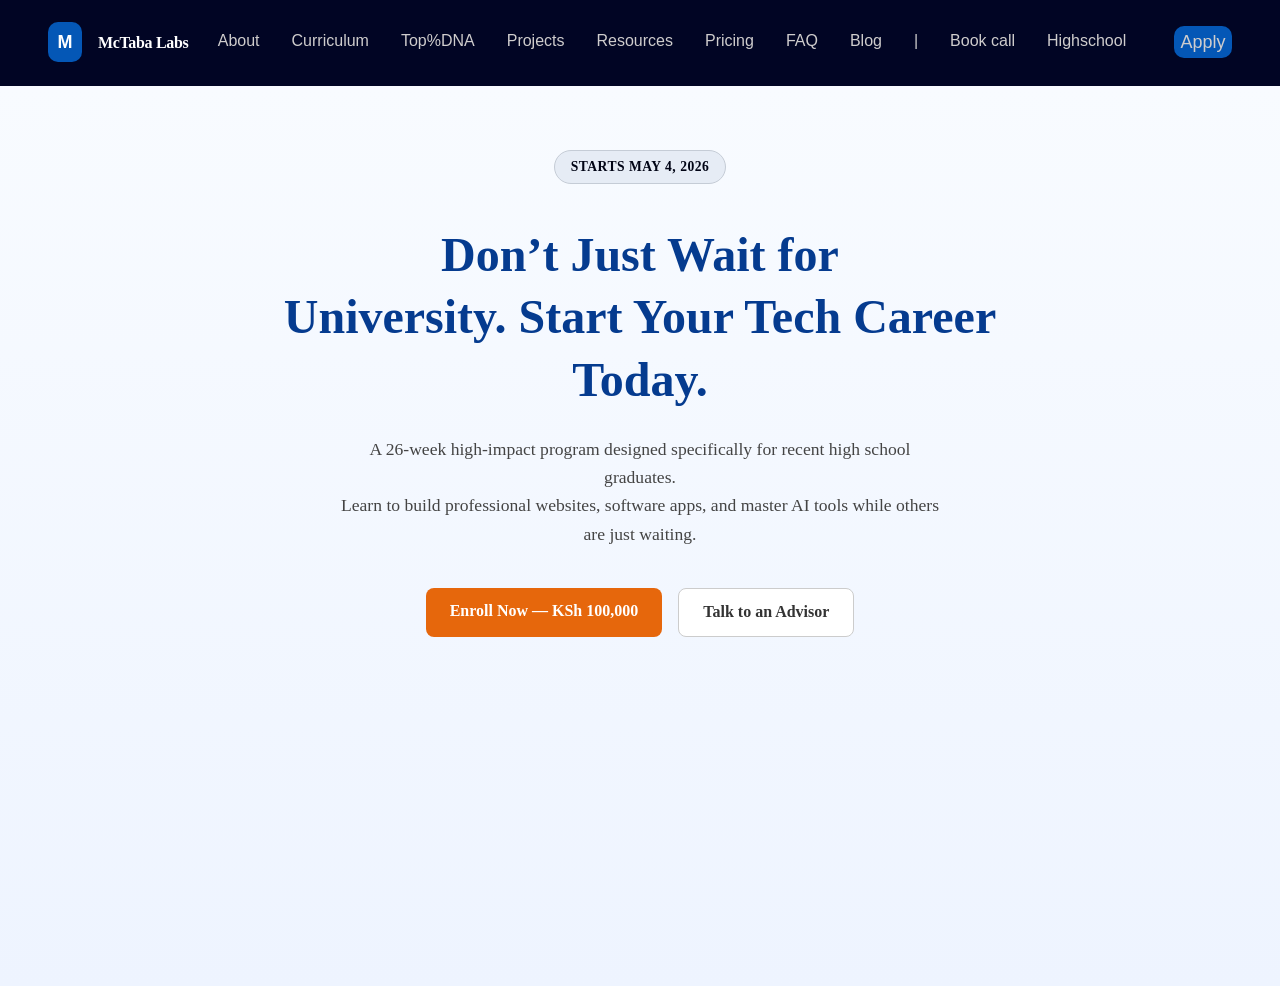
==== highschool.html @ 6bd5d5c2 "highschool page added to the website" ====
<!DOCTYPE html>
<html lang="en">
<head>
    <meta charset="UTF-8">
    <meta name="viewport" content="width=device-width, initial-scale=1.0">
    <title>HighSchool</title>
      <link rel="stylesheet" href="https://cdnjs.cloudflare.com/ajax/libs/font-awesome/6.5.0/css/all.min.css">
      <link rel="stylesheet" href="styles.css">

      <header>
        <nav class="nav">
            <span class="logo"> <a href="#" class="McTaba">M</a>McTaba Labs</span>
            <ul class="nav-links">
                <li><a href="#">About</a></li>
                 <li><a href="#">Curriculum</a></li>
                  <li><a href="#">Top%DNA</a></li>
                   <li><a href="#">Projects</a></li>
                    <li><a href="#">Resources</a></li>
                     <li><a href="#">Pricing</a></li>
                      <li><a href="#">FAQ</a></li>
                       <li><a href="#">Blog</a></li>
                        <li><a href="#">|</a></li>
                         <li><a href="#">Book call</a></li>
                          <li><a href="#">Highschool</a></li>
                           <li><a href="#" class="btn-apply">Apply</a></li>
            </ul>
        </nav>
    </header>

    <main>
        <section class="hero-highsch">
            <a href="#" class="btn-startdate">STARTS MAY 4, 2026</a>
            <span class="donotwait">
                Don’t Just Wait for  <br> University.
                Start Your Tech Career <br> Today.
            </span>

            <p>A 26-week high-impact program designed specifically for recent high school graduates. <br>Learn to build professional websites, software apps, and master AI tools while others are just waiting.</p>

            <div class="hero-buttons">
            <a href="#" class="enroll">Enroll Now — KSh 100,000</a>
            <a href="#" class="Advice">Talk to an Advisor</a>
            </div>

        </section>
    </main>


</head>
<body>
    
</body>
</html>
---- styles.css ----
*{
    padding: 0;
    margin: 0;
    box-sizing: border-box;

}
.nav{
    position: sticky;
    display: flex;
    justify-content: space-between;
    align-items: center;
    z-index: 100;
    border-bottom: 1px solid #010524;
    padding: 2rem;
    background-color: #010524;
}
.logo{
    font-weight:bold;
    letter-spacing: -0.02em;
    font-family:Cambria, Cochin, Georgia, Times, 'Times New Roman', serif;
    color: white;
    font-weight: bolder;
}
.McTaba{
    background-color: rgb(4, 87, 182);
    padding: 0.6rem;
    border-radius: 10px;
    margin: 1rem;
    color: white;
    text-decoration: none;
    font-size: large;
    font-family: 'Lucida Sans', 'Lucida Sans Regular', 'Lucida Grande', 'Lucida Sans Unicode', Geneva, Verdana, sans-serif;
    font-weight:bold;
    
}

.nav-links{
    display: flex;
    position: relative;
    list-style: none;
    gap: 2rem;

}
.nav-links a{
    text-decoration: none;
    transition: 0.3s ease;
    color: rgb(207, 205, 205);
    font-family:'Trebuchet MS', 'Lucida Sans Unicode', 'Lucida Grande', 'Lucida Sans', Arial, sans-serif;
}
.btn-apply{
    background-color: rgb(4, 87, 182);
    padding: 0.4rem;
    border-radius: 10px;
    margin: 1rem;
    color: white;
    text-decoration: none;
    font-size: large;

}
.nav-links a:hover{
       color: white;
}

.hero{
    display: flex;
    justify-content: space-between;
    align-items: center;
    min-height: 100vh;
    background-color: #010524;
    padding: 0 10%;
    gap: 3rem;
    margin-bottom: 5rem;
}

.hero-tag{
    margin-top: 3rem;
    flex: 1;
}

.highlight{
    display: flex;
    align-items: center;
    gap: 1rem;
    flex-wrap: wrap;
    margin-bottom: 1.5rem;
}

.countdown{
    background: rgba(255,255,255,0.1);
    color: #cbd5f5;
    padding: 0.4rem 0.9rem;
    border-radius: 20px;
    font-size: 0.8rem;
    white-space: nowrap;
}
.program-title{
    display: flex;
    align-items: center;
    gap: 0.5rem;

    background-color:rgb(4, 87, 182);
    text-decoration: none;
    font-size: 0.9rem;
    padding: 0.4rem 0.9rem;
    border-radius: 20px;
    white-space: nowrap;
}

.Highschool{
    color: aliceblue;
}

.program-title a{
    text-decoration: none;
}


.program-title a::after{
    content: " →";
    margin-left: 0.3rem;
    transition: 0.3s ease;
}

.program-title:hover a::after{
    transform: translateX(4px);
}

.badge{
    background: #22c55e;
    color: white;
    font-size: 0.7rem;
    padding: 2px 8px;
    border-radius: 20px;
}

.h1{
    color: white;
    margin: 2rem 0;
    font-size: 3rem;
    line-height: 1.2;
}

.span-text{
    color: #3b82f6;
    font-weight: 700;
}

.description{
    color: #cbd5f5;
    margin-bottom: 2rem;
    line-height: 1.6;
}

.cta-buttons{
    margin-bottom: 3rem;
    display: flex;
    gap: 1rem;
}

.cta-apply{
    background-color: #3b82f6;
    color: white;
    padding: 0.9rem 1.5rem;
    border-radius: 8px;
    text-decoration: none;
    font-weight: 600;
    transition: 0.3s;
}

.cta-apply:hover{
    background-color: #2563eb;
}

.cta-join{
    border: 1px solid #3b82f6;
    color: #3b82f6;
    padding: 0.9rem 1.5rem;
    border-radius: 8px;
    text-decoration: none;
    transition: 0.3s;
}

.cta-join:hover{
    background-color: #3b82f6;
    color: white;
}

.highlights{
    display: flex;
    gap: 1.5rem;
    color: #94a3b8;
    font-size: 0.9rem;
}

.hero-left{
    background-color: #11132a;
    margin-top: 3rem;
    padding: 1rem;
    border-radius: 15px;
    color: white;

    max-width: 450px;   /* 👈 controls width */
    width: 100%;
}

.hero-icons{
    display: flex;
    flex-direction: column;
    gap: 1rem;
    margin-top: 1.5rem;
}

.icon-item{
    display: flex;
    align-items: center;
    gap: 1rem;
    padding: 1rem;
    border-radius: 10px;
    transition: 0.3s;
}

.icon{
    font-size: 1.5rem;
}

.icon-item p{
    font-size: 0.8rem;
    color: #94a3b8;
}

.icon-item h3{
    font-size: 1rem;
}


.community-btn {
    display: flex;
    align-items: center;
    gap: 1rem;
    padding: 0.8rem 1.2rem;
    border-radius: 50px;
    border: 1px solid rgba(255,255,255,0.2);
    background: transparent;
    color: white;
    cursor: pointer;
    transition: all 0.3s ease;
}


.letters {
    display: flex;
    align-items: center;
}

.letter {
    width: 35px;
    height: 35px;
    border-radius: 50%;
    background: #1a2adc;
    display: flex;
    align-items: center;
    justify-content: center;
    font-weight: bold;
    border: 2px solid #11132a;
    margin-left: -10px;
    transition: transform 0.3s ease;
}

.letter:first-child {
    margin-left: 0;
}

.text {
    display: flex;
    flex-direction: column;
    line-height: 1.2;
}

.text small {
    font-size: 0.75rem;
    color: rgba(255,255,255,0.6);
}

.arrow {
    margin-left: auto;
    font-size: 1.2rem;
    transition: transform 0.3s ease;
}

.community-btn:hover {
    background: rgba(255,255,255,0.05);
    border-color: rgba(255,255,255,0.4);
}

.community-btn:hover .letter {
    transform: translateY(-3px);
}

.community-btn:hover .arrow {
    transform: translateX(5px);
}

/* community section */

.community{
    height: 100vh;
    margin-bottom: 15rem;
}


.community-tag{
    text-align: center;
}
.title{

    font-size:4em;
    margin-bottom: 1rem;
}
.para1{

    color: rgb(103, 99, 99);
    font-family:Arial, Helvetica, sans-serif;
    margin-bottom: 3rem;
}

.community-stats{

    display: flex;
    justify-content: center;
    align-items: center;
    gap:5rem;
    text-align: center;

    background-color:rgb(242, 240, 240);
    max-width: 80%;
    padding: 2rem;
    border-radius: 1rem;
    

    margin: 0 auto;
    margin-bottom: 3rem;
    
}

.stat p{
    color:grey;
    font-weight: 400;
}


.stat h3{
    
    font-size: 2rem;
    font-family: Arial, Helvetica, sans-serif;
    margin-bottom: 1rem;
}

.testimonials{
    display: grid;
    grid-template-columns: repeat(4, 1fr);
    gap: 2rem;

    max-width: 1100px;
    margin: 3rem auto;
    max-width: 80%;

}

.card {
    background: #e9eaed;
    color:black;
    padding: 5rem;
    border-radius: 1rem;

    display: flex;
    flex-direction: column;
    justify-content: space-between;

    transition: all 0.3s ease;

    grid-column: span 2;
}



/* blueprint section */

.blueprint{

    margin-bottom: 10rem;
    height: 100vh;
}

.blueprint-header{
    text-align: center;

}

.h2{
    font-size: 2.2rem;
    margin-bottom: 3rem;

font-family: Arial, Helvetica, sans-serif;
}

.para2{
    color: grey;
    margin-bottom: 2rem;

}

.blueprint-cards{
    display: grid;
    grid-template-columns: repeat(3, 1fr);
    gap: 5rem;

    justify-items: center;
    align-items: center;

    max-width: 80%;
    margin: 0 auto;

    margin-bottom: 5rem;
}


.cards-b{
    background-color: #f7f8fa;
    padding: 5rem;
    border-radius: 10px;

    border: 1px solid transparent;
    transition: all 0.3s ease;

}

.cards-b h3{
    margin-bottom: 2rem;
}

.cards-b:hover{
    
    transform: translateY(-10px); 
    border-color: #49494f;
    box-shadow: 0 10px 25px rgba(48, 48, 58, 0.2);
    
}

.start {
    display: block; 
    width: fit-content;       
    padding: 1rem 2rem;
    background-color: #2563eb;
    color: white;
    border-radius: 10px;
    text-align: center;
    cursor: pointer;

    margin: 0 auto;
    margin-bottom: 5rem;
}

.start a{

    text-decoration: none;
}

/* footer section */

.footer {

  margin-top: 20rem;
  background-color: #11132a;
  color: #fff;
  padding: 3rem 2rem 1rem 2rem;
  font-family: 'Arial', sans-serif;
  
}

.footer a {
  color: #fff;
  text-decoration: none;
}

.footer-cta {
  text-align: center;
  margin-bottom: 3rem;
}

.footer-cta h2 {
  font-size: 1.8rem;
  margin-bottom: 0.5rem;
}

.footer-cta p {
  margin-bottom: 1rem;
  font-size: 1rem;
  opacity: 0.8;
}

.btn-discord {
  background-color: #2563eb;
  padding: 0.8rem 1.8rem;
  border-radius: 8px;
  font-weight: bold;
  display: inline-block;
  transition: all 0.3s ease;
}

.btn-discord:hover {
  background-color: #1d4ed8;
  transform: translateY(-3px);
}

.footer-content {
  display: grid;
  grid-template-columns: repeat(auto-fit, minmax(220px, 1fr));
  gap: 2rem;
  margin-bottom: 2rem;
}

.footer-col h3, .footer-col h4 {
  margin-bottom: 1rem;
  color: #fff;
}

.footer-col ul {
  list-style: none;
  padding: 0;
}

.footer-col ul li {
  margin-bottom: 0.5rem;
  opacity: 0.8;
}

.footer-bottom {
  border-top: 1px solid #333;
  padding-top: 1rem;
  display: flex;
  flex-wrap: wrap;
  justify-content: space-between;
  font-size: 0.9rem;
  opacity: 0.7;
}

.footer-bottom ul {
  list-style: none;
  display: flex;
  gap: 1rem;
  padding: 0;
  margin: 0;
}

.footer-bottom ul li:hover {
  text-decoration: underline;
  cursor: pointer;
} 



/* highschool */

.hero-highsch {
    min-height: 100vh;
    text-align: center;
    padding: 4rem 2rem 6rem;
    display: flex;
    flex-direction: column;
    align-items: center;
    justify-content: center;
    justify-content: flex-start;
    gap: 1.5rem;
    background: linear-gradient(to bottom, #f8fbff, #eef4ff);
}

.btn-startdate {
    background-color: #e6ecf5;
    border-radius: 50px;
    padding: 8px 16px;
    text-decoration: none;
    color: #010415;
    font-weight: 600;
    font-size: 0.85rem;
    border: 1px solid #c5ccd6;
    letter-spacing: 0.5px;
}

.donotwait {
    font-size: 3rem;
    font-weight: 800;
    color: #053b8f;
    line-height: 1.3;
    margin-top: 1rem;
}

.hero-highsch p {
    font-size: 1.1rem;
    color: #444;
    max-width: 600px;
    line-height: 1.6;
}

.hero-buttons {
    display: flex;
    gap: 1rem;
    margin-top: 1rem;
    flex-wrap: wrap;
    justify-content: center;
}

.enroll {
    background-color: #e6670c;
    color: white;
    padding: 0.9rem 1.5rem;
    border-radius: 8px;
    text-decoration: none;
    font-weight: 600;
    transition: 0.3s ease;
}

.enroll:hover {
    background-color: #cc580a;
    transform: translateY(-2px);
}

.Advice {
    background-color: white;
    padding: 0.9rem 1.5rem;
    border-radius: 8px;
    border: 1px solid #ccc;
    text-decoration: none;
    color: #333;
    font-weight: 600;
    transition: 0.3s ease;
}

.Advice:hover {
    background-color: #f5f5f5;
    transform: translateY(-2px);
}







@media (max-width: 900px){
    .hero{
        flex-direction: column;
        text-align: center;
    }

    .cta-buttons{
        justify-content: center;
    }

    .highlights{
        justify-content: center;
        flex-wrap: wrap;
    }
}
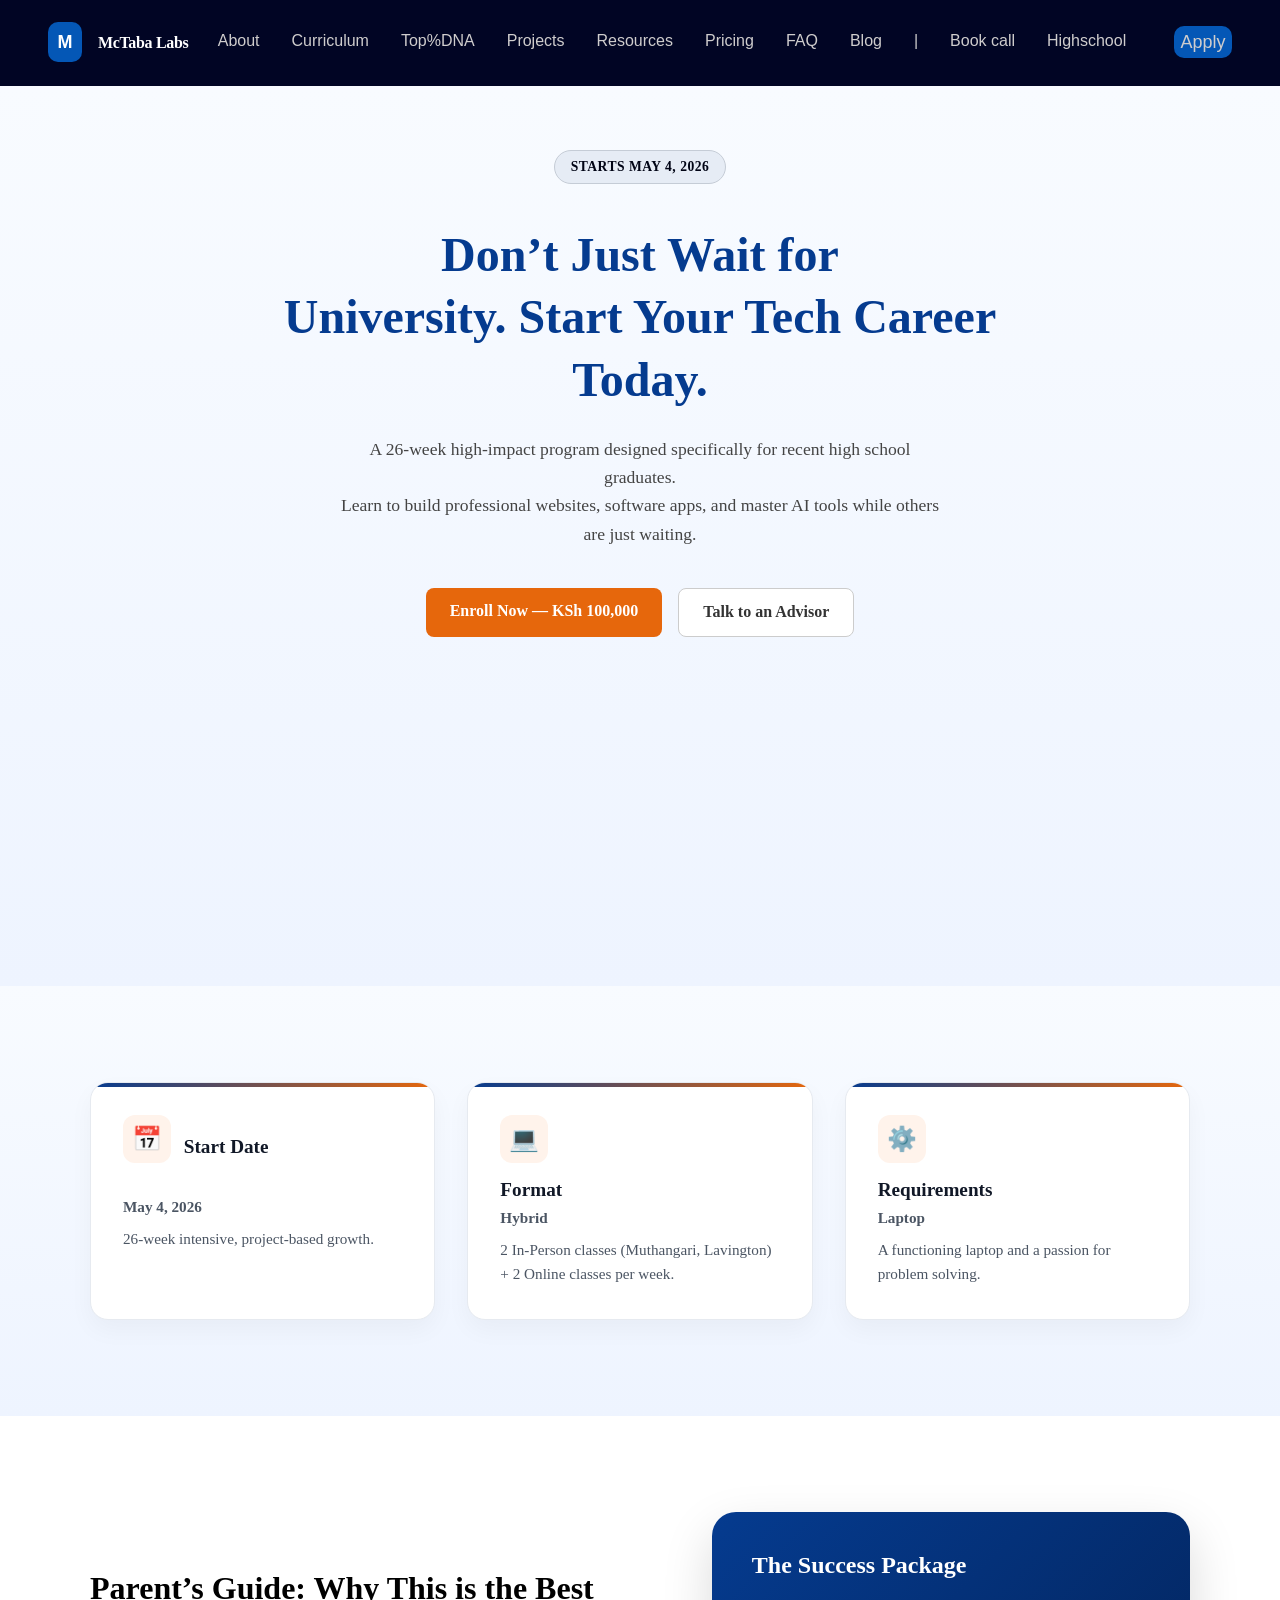
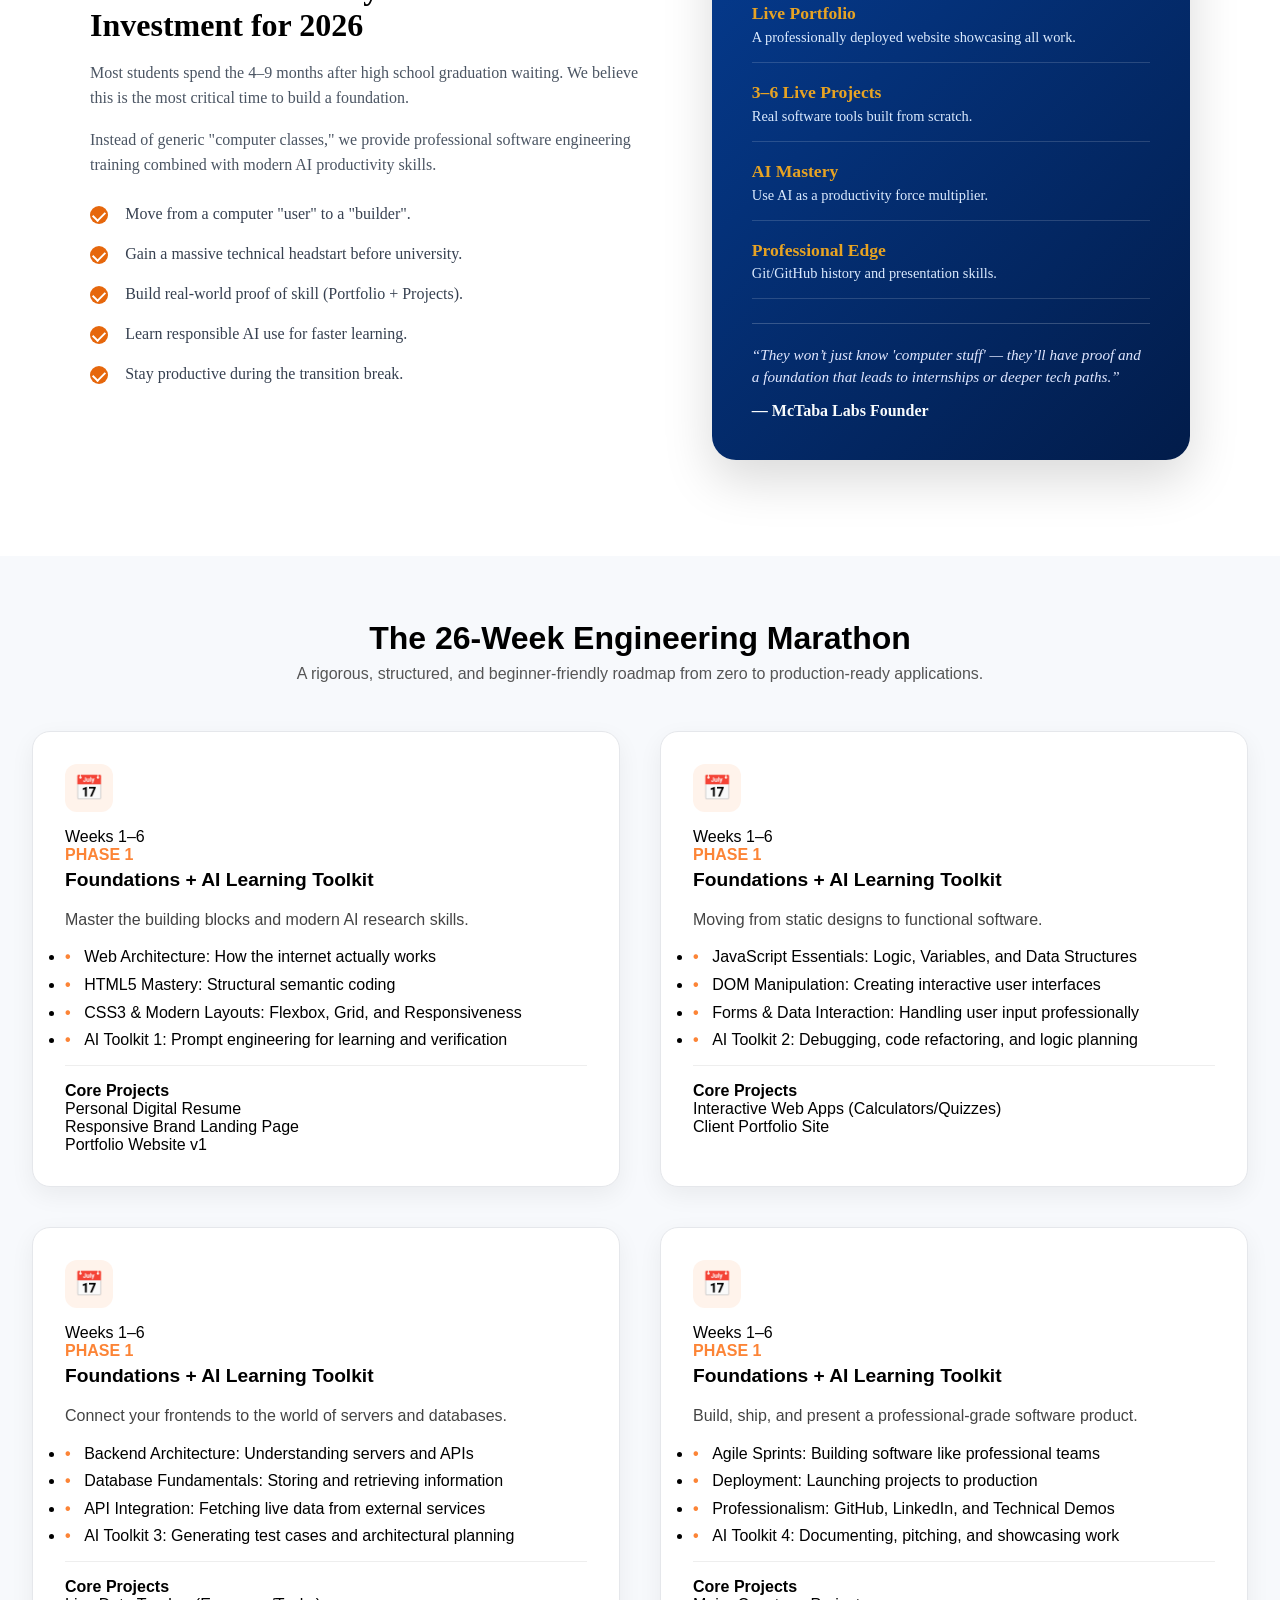
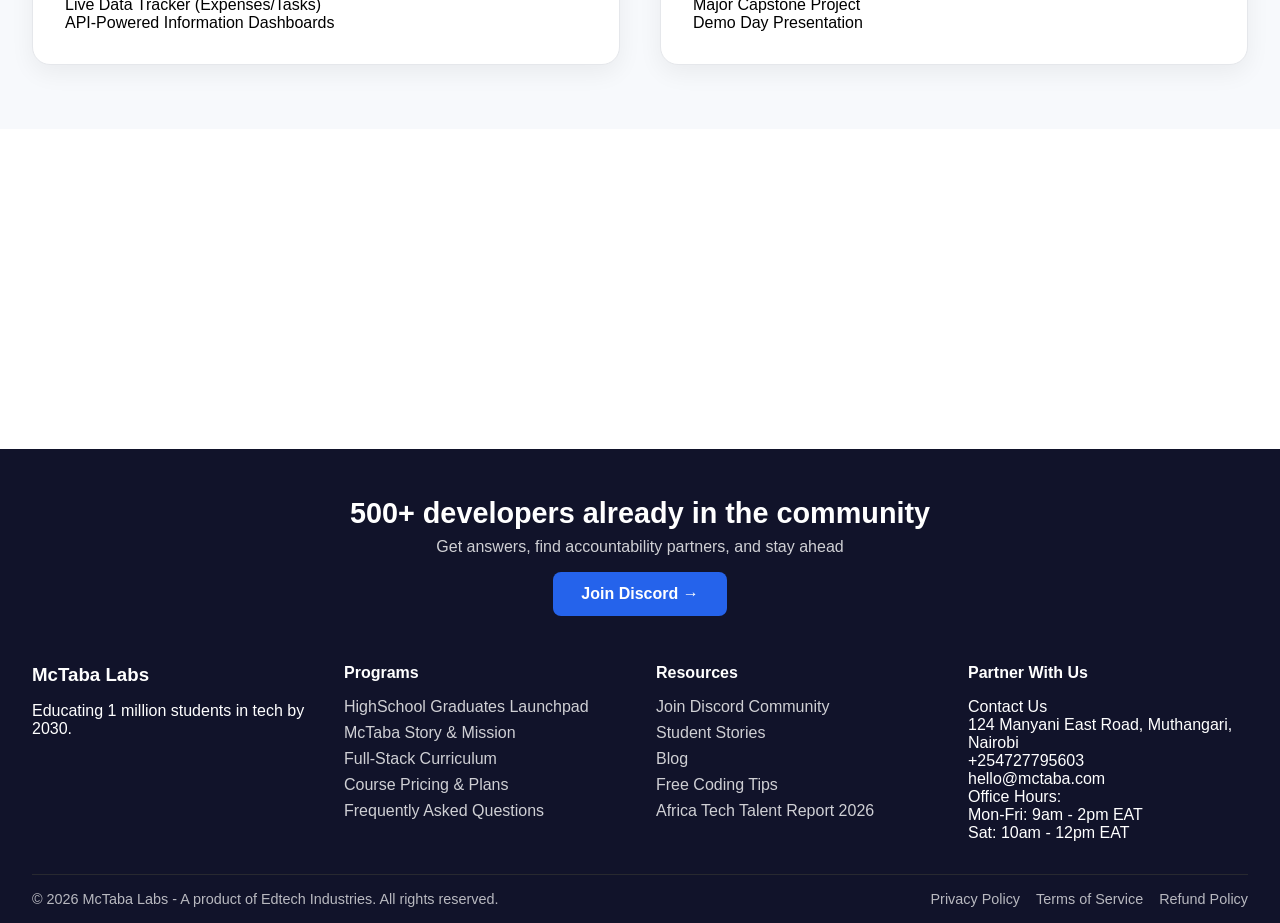
==== commit fe36d1bc: "highschool page was modified with parents'guide and roadmap section" ====
--- a/highschool.html
+++ b/highschool.html
@@ -43,6 +43,306 @@
             </div>
 
         </section>
+
+
+        <section class="program-details">
+
+            <div class="details-container">
+
+                <article class="detail-card">
+                
+                 <header>
+                    <div class="icon">📅</div>
+                    <h3>Start Date</h3>
+                 </header>
+
+                <p class="highlight">May 4, 2026</p>
+                <p>26-week intensive, project-based growth.</p>
+
+                </article>
+
+                <article class="detail-card">
+                    <div class="icon">💻</div>
+                    <h3>Format</h3>
+                    <p class="highlight">Hybrid</p>
+                    <p>2 In-Person classes (Muthangari, Lavington) + 2 Online classes per week.</p>
+                </article>
+
+                <article class="detail-card">
+                    <div class="icon">⚙️</div>
+                    <h3>Requirements</h3>
+                    <p class="highlight">Laptop</p>
+                    <p>A functioning laptop and a passion for problem solving.</p>
+                </article>
+
+            </div>
+
+        </section>
+
+
+
+            <section class="parents-guide">
+
+                <div class="guide-wrapper">
+
+        
+                    <div class="guide-left">
+                        <h2>Parent’s Guide: Why This is the Best Investment for 2026</h2>
+
+                        <p>
+                            Most students spend the 4–9 months after high school graduation waiting. 
+                            We believe this is the most critical time to build a foundation.
+                        </p>
+
+                        <p>
+                            Instead of generic "computer classes," we provide professional software engineering training 
+                            combined with modern AI productivity skills.
+                        </p>
+
+                        
+                    <ul class="benefits-list">
+
+                        <li>Move from a computer "user" to a "builder".</li>
+                        <li>Gain a massive technical headstart before university.</li>
+                        <li>Build real-world proof of skill (Portfolio + Projects).</li>
+                        <li>Learn responsible AI use for faster learning.</li>
+                        <li>Stay productive during the transition break.</li>
+                    </ul>
+
+                    </div>
+
+
+                     <div class="guide-right">
+
+                        <h3>The Success Package</h3>
+
+                        <article class="package-item">
+                            <h4>Live Portfolio</h4>
+                            <p>A professionally deployed website showcasing all work.</p>
+                        </article>
+
+                        <article class="package-item">
+                            <h4>3–6 Live Projects</h4>
+                            <p>Real software tools built from scratch.</p>
+                        </article>
+
+                        <article class="package-item">
+                            <h4>AI Mastery</h4>
+                            <p>Use AI as a productivity force multiplier.</p>
+                        </article>
+
+                        <article class="package-item">
+                            <h4>Professional Edge</h4>
+                            <p>Git/GitHub history and presentation skills.</p>
+                        </article>
+
+                        <div class="package-quote">
+                            <p>
+                                “They won’t just know 'computer stuff' — they’ll have proof and a foundation that leads to internships or deeper tech paths.”
+                            </p>
+                            <span class="founder">— McTaba Labs Founder</span>
+                        </div>
+
+                    </div>
+
+                </div>
+
+            </section>
+
+            
+                <section class="roadmap-section">
+
+                <h2 class="section-title">The 26-Week Engineering Marathon</h2>
+                <p class="section-subtitle">
+                    A rigorous, structured, and beginner-friendly roadmap from zero to production-ready applications.
+                </p>
+
+
+                <div class="roadmap-grid">
+
+                
+                    <article class="phase-card">
+                        <header>
+                            <div class="icon">📅</div>
+                            <span class="weeks">Weeks 1–6</span>
+                            <h3>PHASE 1</h3>
+                            <h4>Foundations + AI Learning Toolkit</h4>
+                        </header>
+
+                        <p class="description">
+                            Master the building blocks and modern AI research skills.
+                        </p>
+
+                        <ul class="topics">
+                            <li>Web Architecture: How the internet actually works</li>
+                            <li>HTML5 Mastery: Structural semantic coding</li>
+                            <li>CSS3 & Modern Layouts: Flexbox, Grid, and Responsiveness</li>
+                            <li>AI Toolkit 1: Prompt engineering for learning and verification</li>
+                        </ul>
+
+                        <div class="projects">
+                            <strong>Core Projects</strong>
+                            <p>Personal Digital Resume</p>
+                            <p>Responsive Brand Landing Page</p>
+                            <p>Portfolio Website v1</p>
+                        </div>
+                    </article>
+
+                    <article class="phase-card">
+                        <header>
+                            <div class="icon">📅</div>
+                            <span class="weeks">Weeks 1–6</span>
+                            <h3>PHASE 1</h3>
+                            <h4>Foundations + AI Learning Toolkit</h4>
+                        </header>
+
+                        <p class="description">
+                            Moving from static designs to functional software.
+                        </p>
+
+                        <ul class="topics">
+                            <li>JavaScript Essentials: Logic, Variables, and Data Structures</li>
+                            <li>DOM Manipulation: Creating interactive user interfaces</li>
+                            <li>Forms & Data Interaction: Handling user input professionally</li>
+                            <li>AI Toolkit 2: Debugging, code refactoring, and logic planning</li>
+                        </ul>
+
+                        <div class="projects">
+                            <strong>Core Projects</strong>
+                            <p>Interactive Web Apps (Calculators/Quizzes)</p>
+                            <p>Client Portfolio Site</p>
+                        </div>
+                    </article>
+
+                    
+                    <article class="phase-card">
+
+                        <header>
+                        <div class="icon">📅</div>
+                        <span class="weeks">Weeks 1–6</span>
+                        <h3>PHASE 1</h3>
+                        <h4>Foundations + AI Learning Toolkit</h4>
+                    </header>
+                        
+
+                        <p class="description">
+                            Connect your frontends to the world of servers and databases.
+                        </p>
+
+                        <ul class="topics">
+                            <li>Backend Architecture: Understanding servers and APIs</li>
+                            <li>Database Fundamentals: Storing and retrieving information</li>
+                            <li>API Integration: Fetching live data from external services</li>
+                            <li>AI Toolkit 3: Generating test cases and architectural planning</li>
+                        </ul>
+
+                        <div class="projects">
+                            <strong>Core Projects</strong>
+                            <p>Live Data Tracker (Expenses/Tasks)</p>
+                            <p>API-Powered Information Dashboards</p>
+                        </div>
+                    </article>
+
+        
+                    <article class="phase-card">
+
+                            <header>
+                            <div class="icon">📅</div>
+                            <span class="weeks">Weeks 1–6</span>
+                            <h3>PHASE 1</h3>
+                            <h4>Foundations + AI Learning Toolkit</h4>
+                        </header>
+
+                        <p class="description">
+                            Build, ship, and present a professional-grade software product.
+                        </p>
+
+                        <ul class="topics">
+                            <li>Agile Sprints: Building software like professional teams</li>
+                            <li>Deployment: Launching projects to production</li>
+                            <li>Professionalism: GitHub, LinkedIn, and Technical Demos</li>
+                            <li>AI Toolkit 4: Documenting, pitching, and showcasing work</li>
+                        </ul>
+
+                        <div class="projects">
+                            <strong>Core Projects</strong>
+                            <p>Major Capstone Project</p>
+                            <p>Demo Day Presentation</p>
+                        </div>
+                    </article>
+
+                </div>
+
+            </section>
+
+
+            <footer class="footer">
+        
+            <div class="footer-cta">
+                <h2>500+ developers already in the community</h2>
+                <p>Get answers, find accountability partners, and stay ahead</p>
+                <a href="#" class="btn-discord">Join Discord →</a>
+            </div>
+
+            
+            <div class="footer-content">
+                
+                <div class="footer-col">
+                <h3>McTaba Labs</h3>
+                <p>Educating 1 million students in tech by 2030.</p>
+                </div>
+
+                
+                <div class="footer-col">
+                <h4>Programs</h4>
+                <ul>
+                    <li>HighSchool Graduates Launchpad</li>
+                    <li>McTaba Story & Mission</li>
+                    <li>Full-Stack Curriculum</li>
+                    <li>Course Pricing & Plans</li>
+                    <li>Frequently Asked Questions</li>
+                </ul>
+                </div>
+
+                
+                <div class="footer-col">
+                <h4>Resources</h4>
+                <ul>
+                    <li>Join Discord Community</li>
+                    <li>Student Stories</li>
+                    <li>Blog</li>
+                    <li>Free Coding Tips</li>
+                    <li>Africa Tech Talent Report 2026</li>
+                </ul>
+                </div>
+
+                
+                <div class="footer-col">
+                <h4>Partner With Us</h4>
+                <p>Contact Us</p>
+                <p>124 Manyani East Road, Muthangari, Nairobi</p>
+                <p>+254727795603</p>
+                <p>hello@mctaba.com</p>
+                <p>Office Hours:</p>
+                <p>Mon-Fri: 9am - 2pm EAT</p>
+                <p>Sat: 10am - 12pm EAT</p>
+                </div>
+            </div>
+
+            
+            <div class="footer-bottom">
+                <p>© 2026 McTaba Labs - A product of Edtech Industries. All rights reserved.</p>
+                <ul>
+                <li>Privacy Policy</li>
+                <li>Terms of Service</li>
+                <li>Refund Policy</li>
+                </ul>
+            </div>
+            </footer>
+            
+
+
+
     </main>
 
 
--- a/styles.css
+++ b/styles.css
@@ -641,6 +641,314 @@
 }
 
 
+/* Program details */
+
+.program-details {
+    padding: 6rem 2rem;
+    background: linear-gradient(to bottom, #f8fbff, #eef4ff);
+}
+
+.details-container {
+    max-width: 1100px;
+    margin: 0 auto;
+    display: grid;
+    grid-template-columns: repeat(auto-fit, minmax(280px, 1fr));
+    gap: 2rem;
+}
+
+.detail-card {
+    background: #ffffff;
+    padding: 2rem;
+    border-radius: 18px;
+    border: 1px solid #e6eaf0;
+    box-shadow: 0 10px 25px rgba(0, 0, 0, 0.04);
+    transition: all 0.3s ease;
+    position: relative;
+    overflow: hidden;
+}
+
+.detail-card::before {
+    content: "";
+    position: absolute;
+    top: 0;
+    left: 0;
+    width: 100%;
+    height: 4px;
+    background: linear-gradient(to right, #053b8f, #e6670c);
+}
+
+.detail-card:hover {
+    transform: translateY(-8px);
+    box-shadow: 0 18px 40px rgba(0, 0, 0, 0.08);
+}
+
+.detail-card header {
+    display: flex;
+    align-items: center;
+    gap: 0.8rem;
+    margin-bottom: 1rem;
+}
+
+.icon {
+    width: 50px;
+    height: 50px;
+    background: #eef4ff;
+    border-radius: 12px;
+    display: flex;
+    align-items: center;
+    justify-content: center;
+    font-size: 1.4rem;
+    flex-shrink: 0;
+}
+
+.detail-card h3 {
+    font-size: 1.2rem;
+    font-weight: 700;
+    color: #111827;
+}
+
+.highlight {
+    font-size: 1.15rem;
+    font-weight: 700;
+    color: #053b8f;
+    margin-bottom: 0.5rem;
+}
+
+.detail-card p {
+    font-size: 0.95rem;
+    color: #4b5563;
+    line-height: 1.6;
+}
+
+.detail-card > .icon {
+    margin-bottom: 1rem;
+}
+
+.detail-card > h3 {
+    margin-bottom: 0.3rem;
+}
+
+
+/* SECTION  parents guide*/
+.parents-guide {
+    padding: 6rem 2rem;
+    background: #ffffff;
+}
+
+.guide-wrapper {
+    max-width: 1100px;
+    margin: 0 auto;
+    display: grid;
+    grid-template-columns: 1.2fr 1fr;
+    gap: 3rem;
+    align-items: center;
+}
+
+
+.guide-left h2 {
+    font-size: 2rem;
+    font-weight: 800;
+    margin-bottom: 1rem;
+}
+
+.guide-left p {
+    color: #4b5563;
+    margin-bottom: 1rem;
+    line-height: 1.6;
+}
+
+/* REMOVE DEFAULT BULLETS */
+.benefits-list {
+    list-style: none;
+    padding: 0;
+    margin-top: 1.5rem;
+}
+
+/* EACH ITEM */
+.benefits-list li {
+    position: relative;
+    padding-left: 2.2rem;
+    margin-bottom: 1rem;
+    color: #374151;
+    line-height: 1.5;
+}
+
+/* ORANGE CIRCLE */
+.benefits-list li::before {
+    content: "";
+    position: absolute;
+    left: 0;
+    top: 4px;
+    width: 18px;
+    height: 18px;
+    border-radius: 50%;
+    background: #e6670c;
+}
+
+.benefits-list li::after {
+    content: "";
+    position: absolute;
+    left: 5px;
+    top: 7px;
+    width: 6px;
+    height: 10px;
+    border: solid white;
+    border-width: 0 2px 2px 0;
+    transform: rotate(45deg);
+}
+
+.guide-right {
+    background: linear-gradient(135deg, #053b8f, #021c4a);
+    color: white;
+    padding: 2.5rem;
+    border-radius: 24px;
+    box-shadow: 0 20px 50px rgba(0, 0, 0, 0.15);
+}
+
+
+.guide-right h3 {
+    font-size: 1.5rem;
+    margin-bottom: 1.5rem;
+}
+
+.package-item {
+    margin-bottom: 1.2rem;
+    padding-bottom: 1rem;
+    border-bottom: 1px solid rgba(255, 255, 255, 0.15);
+}
+
+.package-item:last-child {
+    border-bottom: none;
+}
+
+.package-item h4 {
+    font-size: 1.1rem;
+    margin-bottom: 0.3rem;
+    color: rgba(248, 171, 29, 0.932);
+}
+
+.package-item p {
+    font-size: 0.9rem;
+    color: #dbeafe;
+}
+
+.package-quote {
+    margin-top: 1.5rem;
+    padding-top: 1.2rem;
+    border-top: 1px solid rgba(255, 255, 255, 0.2);
+    color: #e0e7ff;
+}
+
+
+.package-quote p {
+    font-style: italic;
+    font-size: 0.95rem;
+    line-height: 1.5;
+}
+
+
+.package-quote span {
+    display: block;
+    margin-top: 0.8rem;
+    font-weight: 900;
+    font-size: 2.5 rem;
+    color: rgb(248, 251, 252);
+}
+
+
+.roadmap-section {
+    padding: 4rem 2rem;
+    background: #f7f9fc;
+    font-family: Arial, Helvetica, sans-serif;
+}
+
+.section-title {
+    text-align: center;
+    font-size: 2rem;
+    margin-bottom: 0.5rem;
+    font-weight: 700;
+}
+
+.section-subtitle {
+    text-align: center;
+    margin-bottom: 3rem;
+    color: #555;
+}
+
+.roadmap-grid {
+    display: grid;
+    grid-template-columns: repeat(2, 1fr);
+    gap: 2.5rem;
+}
+
+.phase-card {
+    background: #ffffff;
+    border-radius: 18px;
+    padding: 2rem; /* increased padding */
+    border: 1px solid #e5e7eb;
+    box-shadow: 0 8px 25px rgba(0,0,0,0.06);
+    transition: transform 0.3s ease, box-shadow 0.3s ease;
+}
+
+.phase-card:hover {
+    transform: translateY(-6px);
+    box-shadow: 0 12px 30px rgba(0,0,0,0.1);
+}
+
+.icon {
+    width: 48px;
+    height: 48px;
+    font-size: 1.5rem;
+    display: flex;
+    align-items: center;
+    justify-content: center;
+    background: #fff3eb;
+    border-radius: 12px;
+    margin-bottom: 1rem;
+}
+
+
+.phase-card h3 {
+    margin: 0;
+    font-size: 1rem;
+    color: #fc8436;
+    font-weight: 700;
+}
+
+.phase-card h4 {
+    margin: 0.3rem 0 0;
+    font-size: 1.2rem;
+    font-weight: 600;
+}
+
+.description {
+    color: #444;
+    margin: 1rem 0;
+    font-size: 1rem;
+}
+
+.topics li {
+    margin-bottom: 0.6rem;
+    padding-left: 1.2rem;
+    position: relative;
+}
+
+.topics li::before {
+    content: "•";
+    position: absolute;
+    left: 0;
+    color: #fc8436;
+    font-weight: bold;
+}
+
+.projects {
+    border-top: 1px solid #eee;
+    padding-top: 1rem;
+    margin-top: 1rem;
+}
+
+
+
 
 
 
@@ -660,5 +968,11 @@
         justify-content: center;
         flex-wrap: wrap;
     }
-}
-
+
+     .roadmap-grid {
+        grid-template-columns: 1fr;
+
+     }
+
+}
+
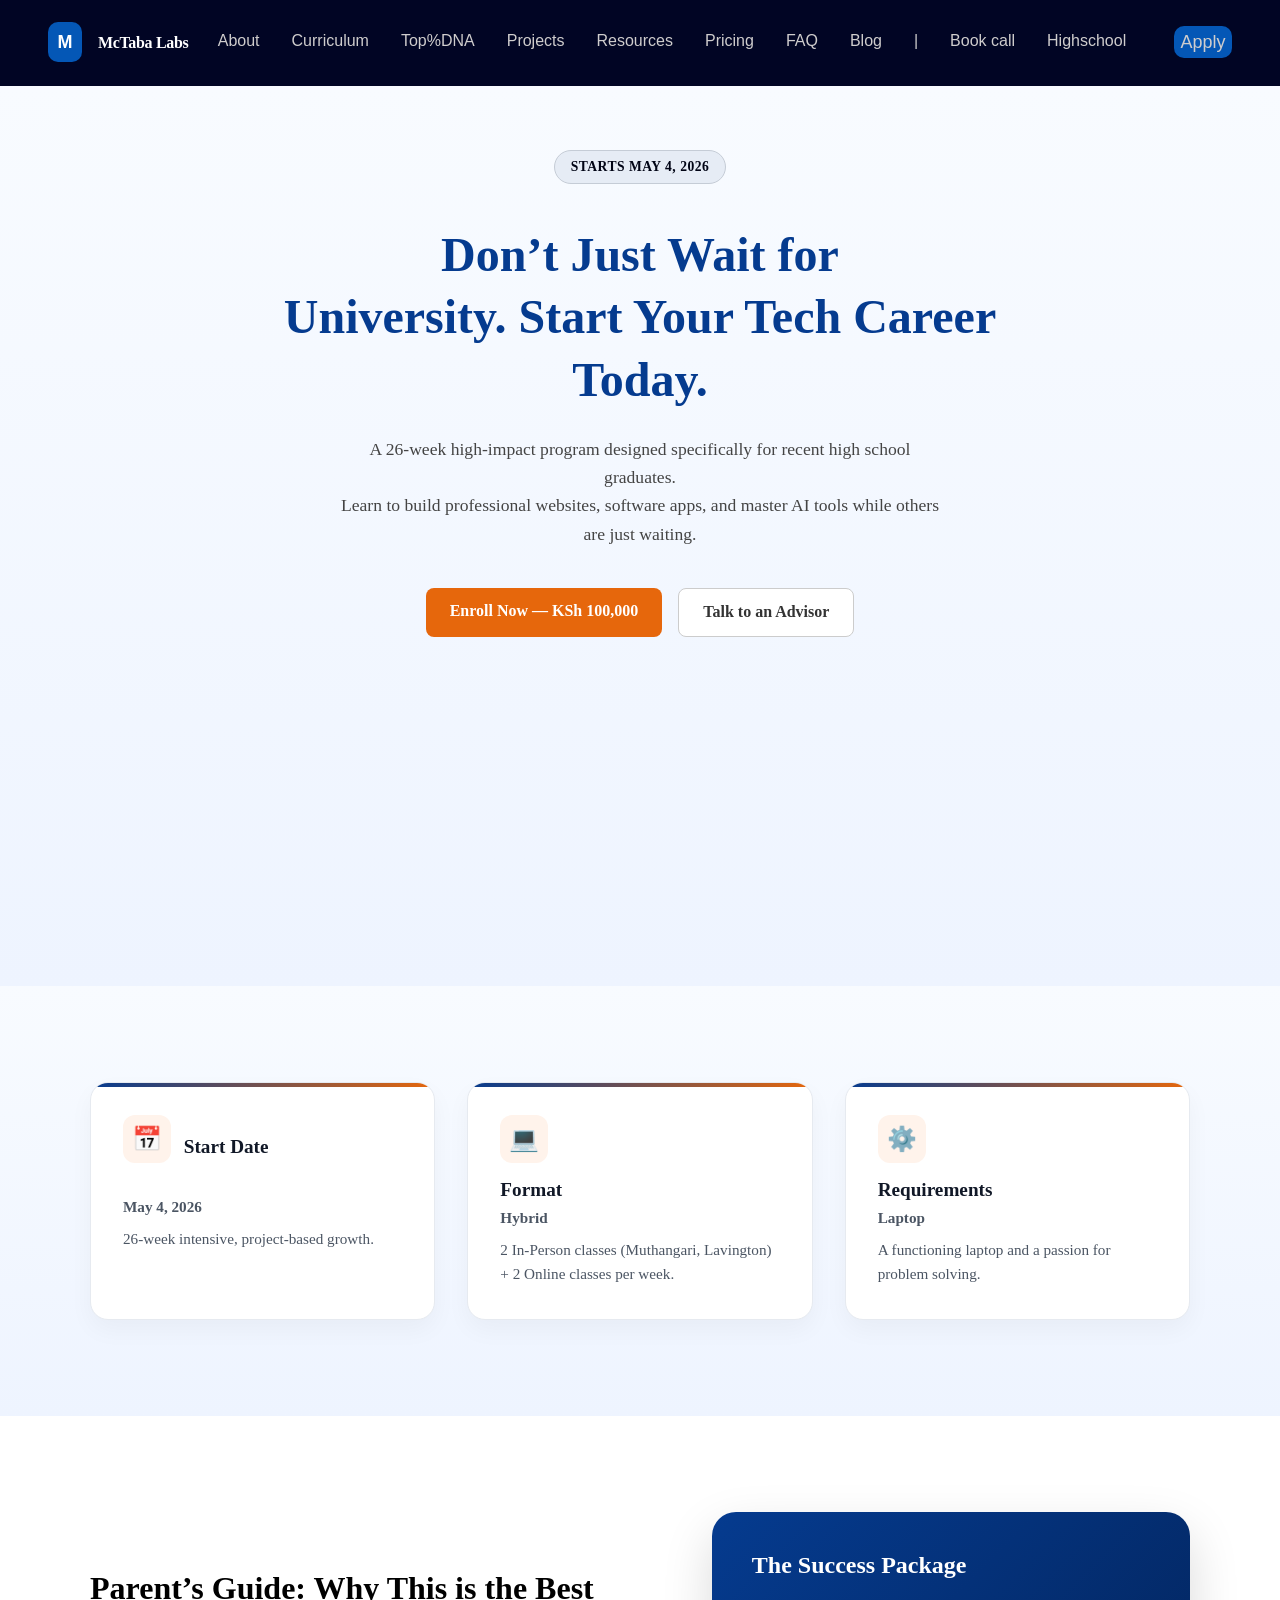
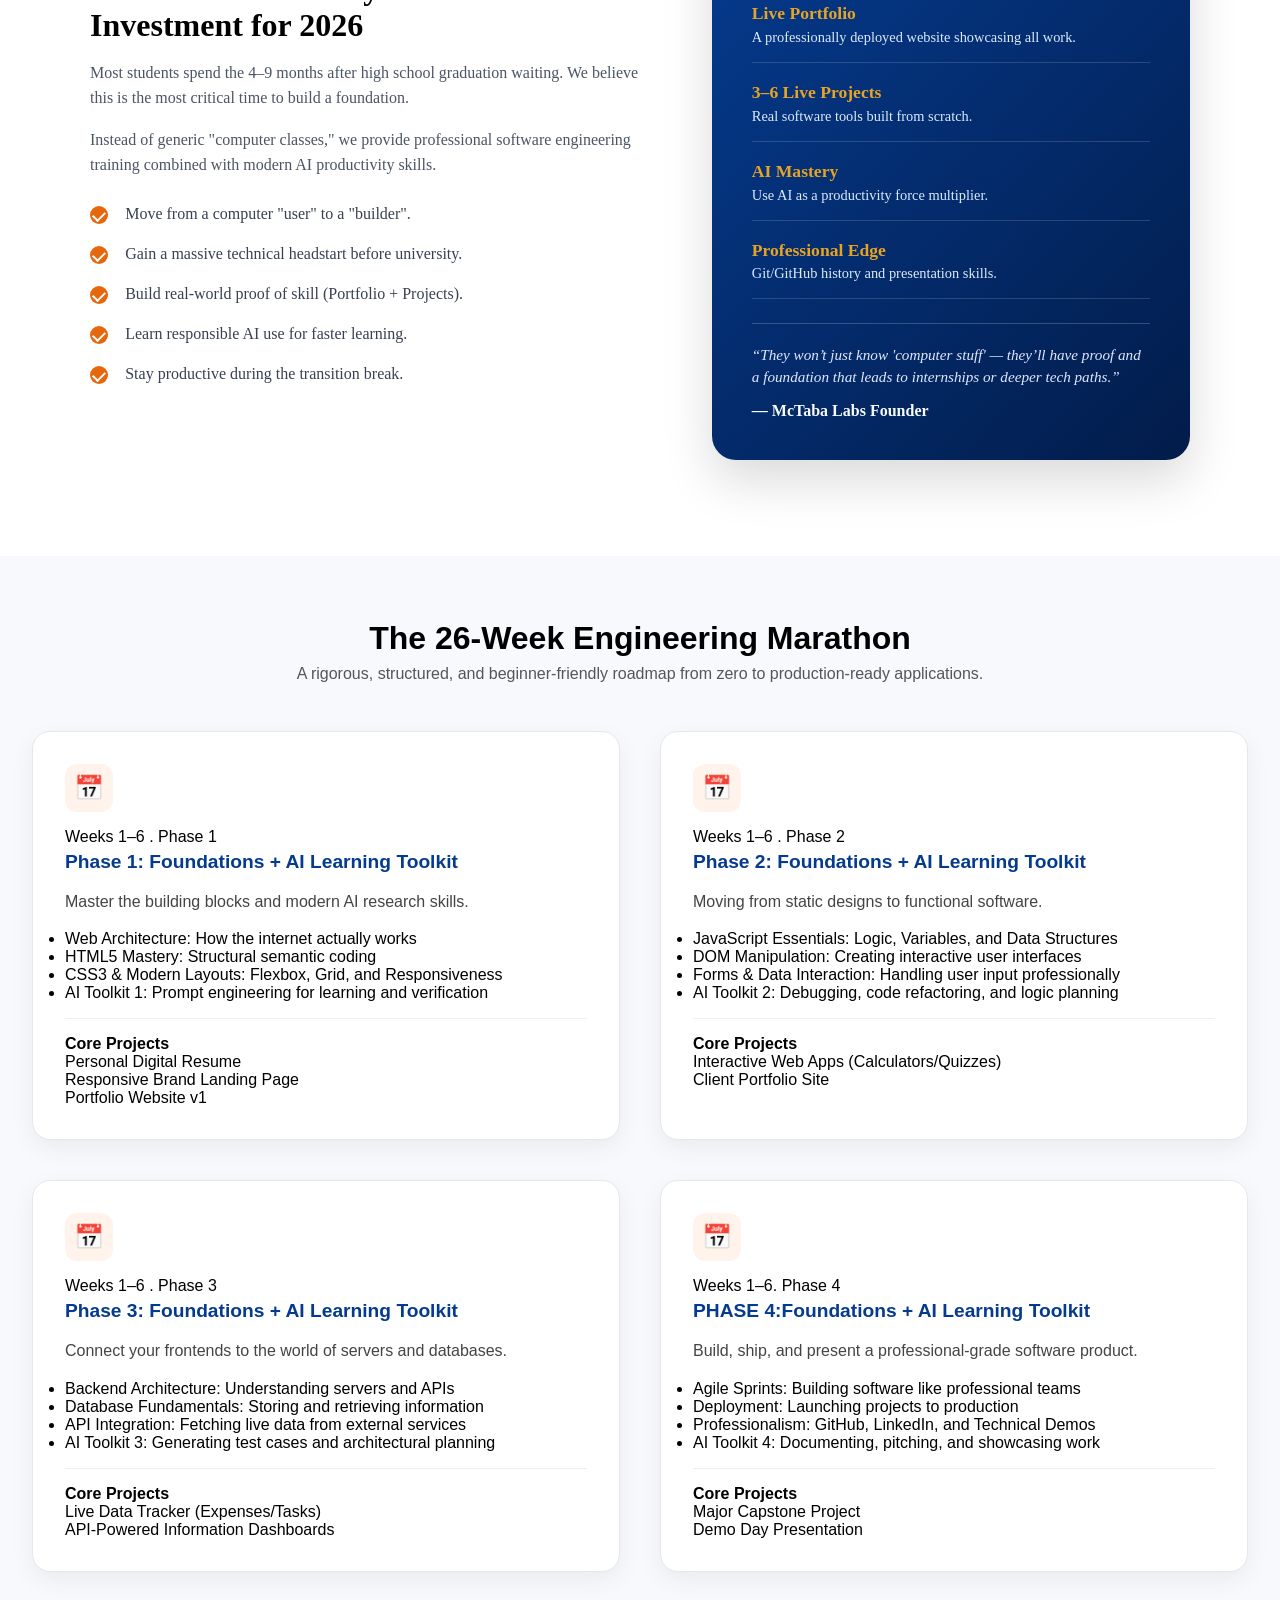
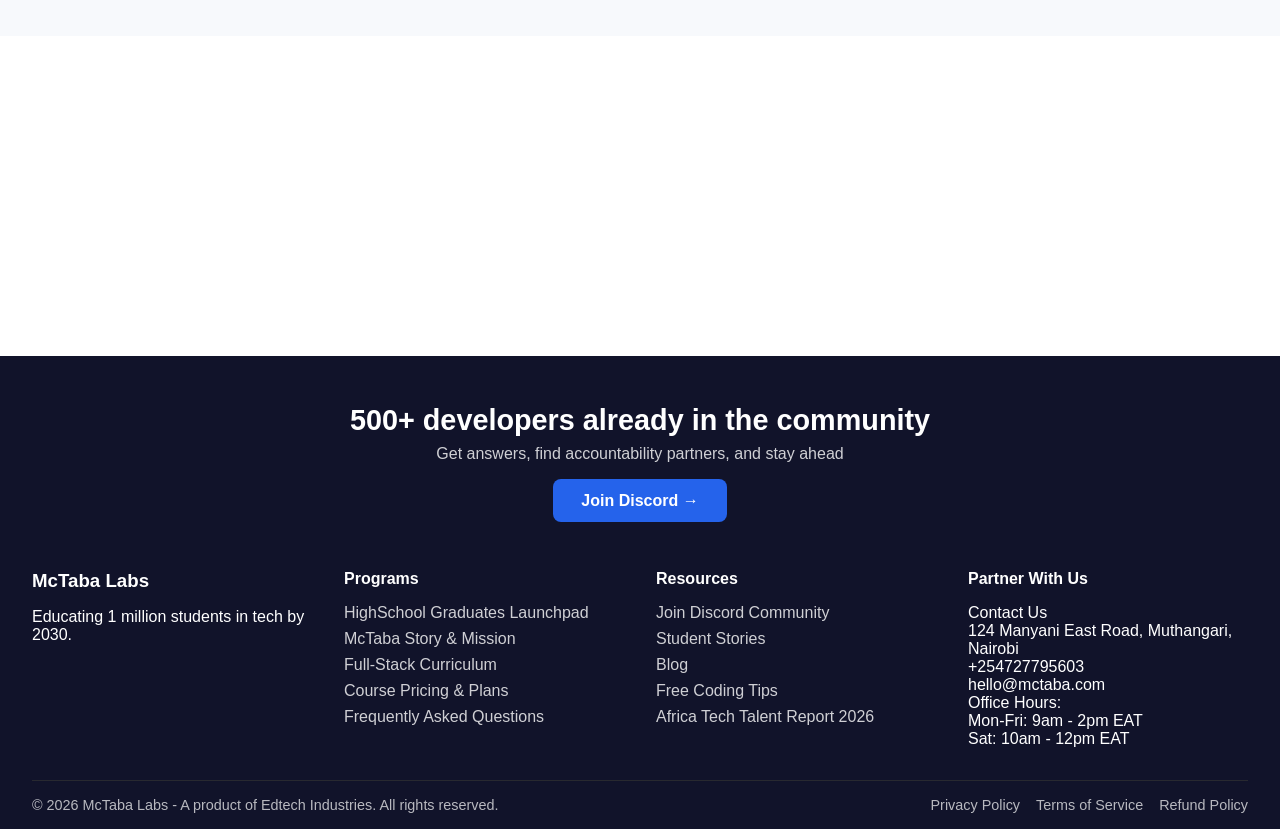
==== commit a29a962c: "made changes to the roadmap section" ====
--- a/highschool.html
+++ b/highschool.html
@@ -149,7 +149,7 @@
 
             </section>
 
-            
+
                 <section class="roadmap-section">
 
                 <h2 class="section-title">The 26-Week Engineering Marathon</h2>
@@ -164,9 +164,8 @@
                     <article class="phase-card">
                         <header>
                             <div class="icon">📅</div>
-                            <span class="weeks">Weeks 1–6</span>
-                            <h3>PHASE 1</h3>
-                            <h4>Foundations + AI Learning Toolkit</h4>
+                            <span class="weeks">Weeks 1–6 . Phase 1</span>
+                            <h4> Phase 1: Foundations + AI Learning Toolkit</h4>
                         </header>
 
                         <p class="description">
@@ -191,9 +190,9 @@
                     <article class="phase-card">
                         <header>
                             <div class="icon">📅</div>
-                            <span class="weeks">Weeks 1–6</span>
-                            <h3>PHASE 1</h3>
-                            <h4>Foundations + AI Learning Toolkit</h4>
+                            <span class="weeks">Weeks 1–6 . Phase 2</span>
+                
+                            <h4>Phase 2: Foundations + AI Learning Toolkit</h4>
                         </header>
 
                         <p class="description">
@@ -219,9 +218,8 @@
 
                         <header>
                         <div class="icon">📅</div>
-                        <span class="weeks">Weeks 1–6</span>
-                        <h3>PHASE 1</h3>
-                        <h4>Foundations + AI Learning Toolkit</h4>
+                        <span class="weeks">Weeks 1–6 . Phase 3</span>
+                        <h4>Phase 3: Foundations + AI Learning Toolkit</h4>
                     </header>
                         
 
@@ -248,9 +246,8 @@
 
                             <header>
                             <div class="icon">📅</div>
-                            <span class="weeks">Weeks 1–6</span>
-                            <h3>PHASE 1</h3>
-                            <h4>Foundations + AI Learning Toolkit</h4>
+                            <span class="weeks">Weeks 1–6. Phase 4</span>
+                            <h4>PHASE 4:Foundations + AI Learning Toolkit</h4>
                         </header>
 
                         <p class="description">
--- a/styles.css
+++ b/styles.css
@@ -757,14 +757,12 @@
     line-height: 1.6;
 }
 
-/* REMOVE DEFAULT BULLETS */
 .benefits-list {
     list-style: none;
     padding: 0;
     margin-top: 1.5rem;
 }
 
-/* EACH ITEM */
 .benefits-list li {
     position: relative;
     padding-left: 2.2rem;
@@ -773,8 +771,7 @@
     line-height: 1.5;
 }
 
-/* ORANGE CIRCLE */
-.benefits-list li::before {
+ .benefits-list li::before {
     content: "";
     position: absolute;
     left: 0;
@@ -907,18 +904,11 @@
     margin-bottom: 1rem;
 }
 
-
-.phase-card h3 {
-    margin: 0;
-    font-size: 1rem;
-    color: #fc8436;
-    font-weight: 700;
-}
-
 .phase-card h4 {
     margin: 0.3rem 0 0;
     font-size: 1.2rem;
-    font-weight: 600;
+    font-weight: 700;
+    color: #053b8f;
 }
 
 .description {
@@ -927,7 +917,7 @@
     font-size: 1rem;
 }
 
-.topics li {
+/* .topics li {
     margin-bottom: 0.6rem;
     padding-left: 1.2rem;
     position: relative;
@@ -939,7 +929,7 @@
     left: 0;
     color: #fc8436;
     font-weight: bold;
-}
+} */
 
 .projects {
     border-top: 1px solid #eee;
